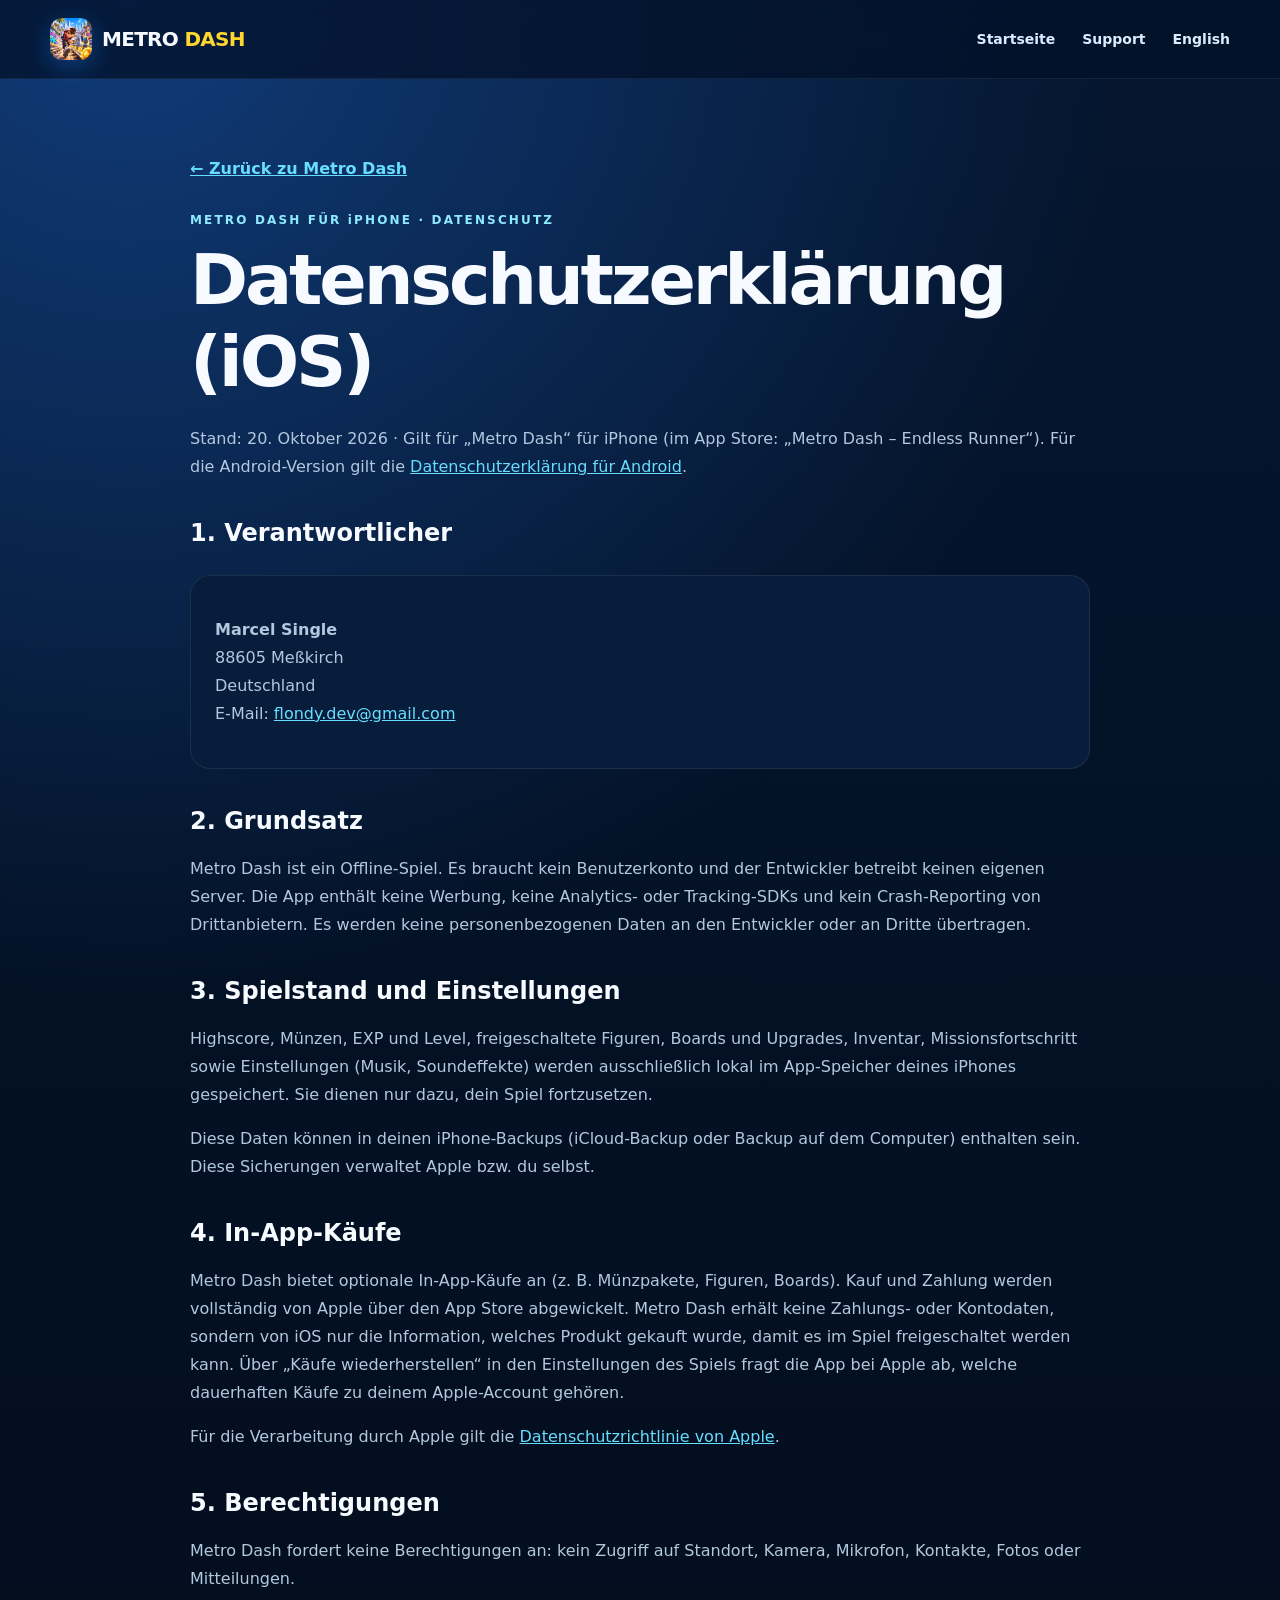
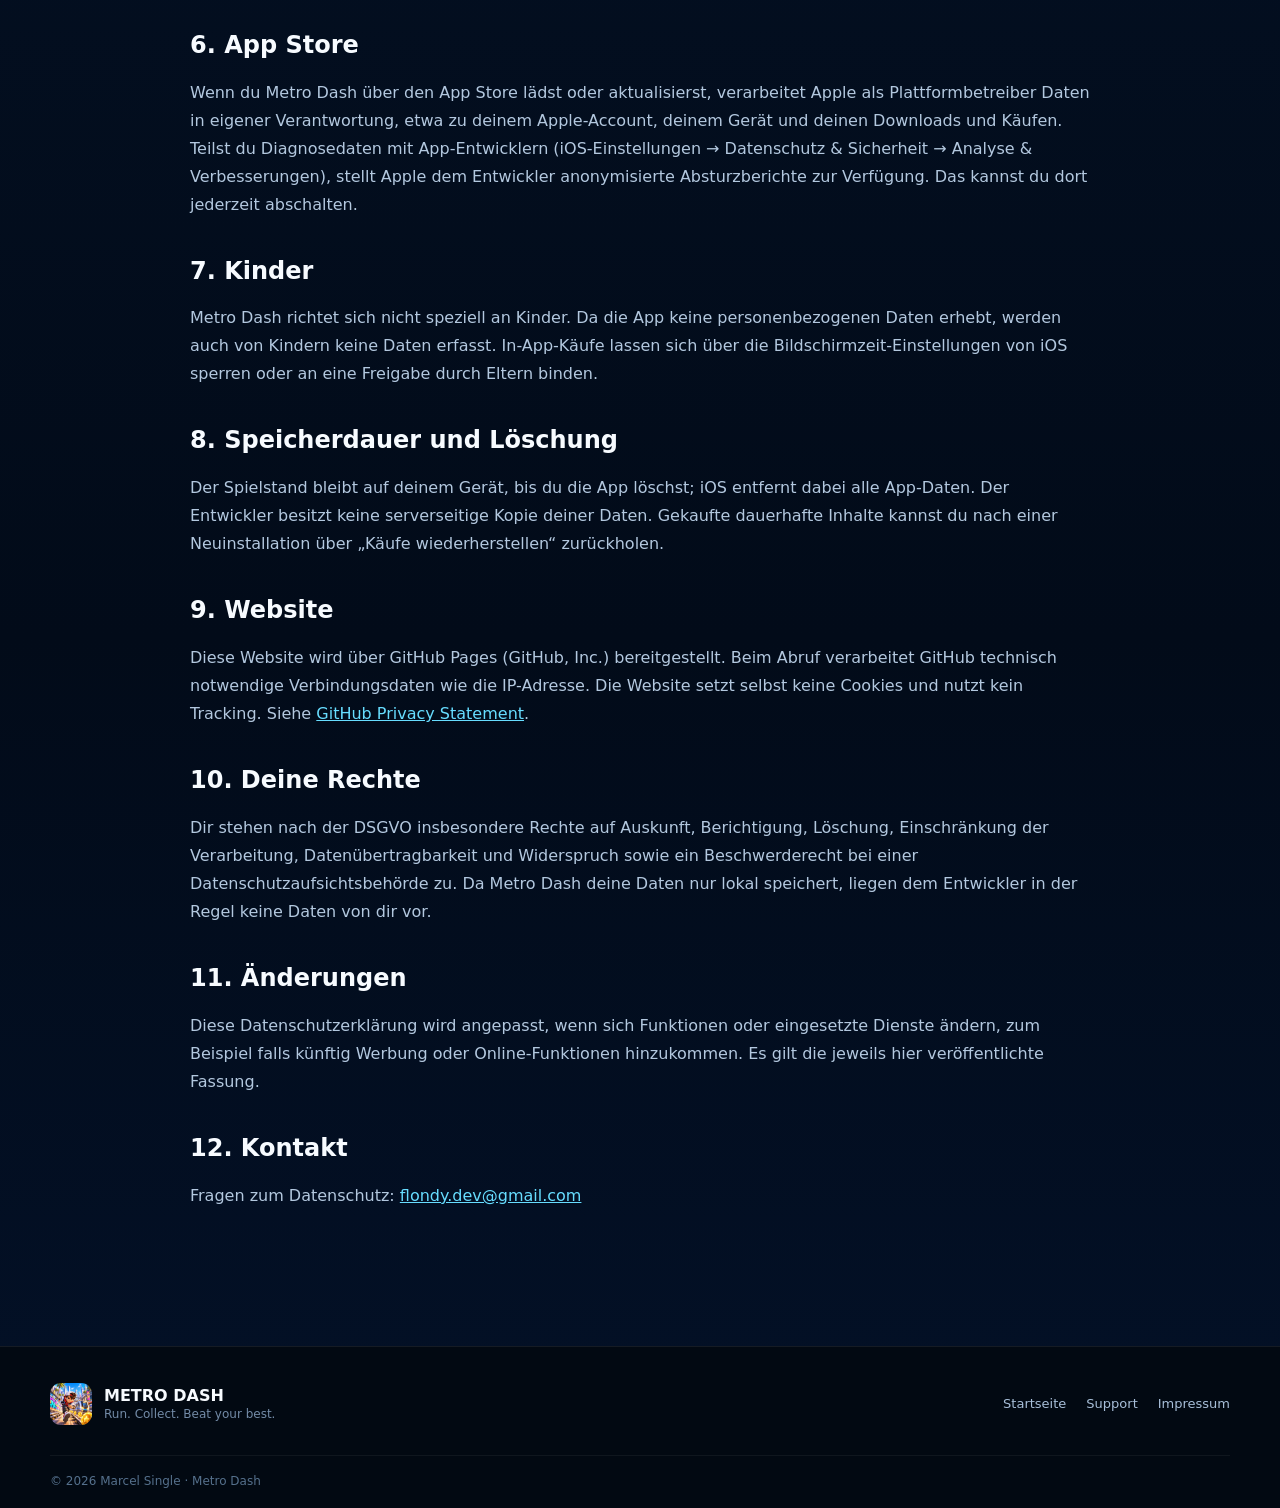
==== datenschutz-ios.html @ 6030d3d9 "iOS: Datenschutzerklaerung (DE/EN) und Support-Seite fuer den App Store Co-Authored-By: Claude Opus " ====
<!doctype html>
<html lang="de"><head><meta charset="utf-8"><meta name="viewport" content="width=device-width,initial-scale=1"><meta name="theme-color" content="#071b3a"><title>Datenschutzerklärung iOS – Metro Dash</title><link rel="icon" href="assets/favicon.png" type="image/png"><link rel="stylesheet" href="styles.css"></head>
<body><header class="nav-wrap"><nav class="nav container"><a class="brand" href="index.html"><img src="assets/favicon.png" alt="" width="42" height="42"><span>METRO <b>DASH</b></span></a><div class="nav-links"><a href="index.html">Startseite</a><a href="support.html">Support</a><a href="privacy-ios.html" lang="en">English</a></div></nav></header>
<main class="legal container">
<a class="back-link" href="index.html">← Zurück zu Metro Dash</a>
<span class="kicker" style="display:block;margin-top:35px">METRO DASH FÜR iPHONE · DATENSCHUTZ</span><h1>Datenschutzerklärung (iOS)</h1>
<p>Stand: 20. Oktober 2026 · Gilt für „Metro Dash“ für iPhone (im App Store: „Metro Dash – Endless Runner“). Für die Android-Version gilt die <a href="datenschutz.html">Datenschutzerklärung für Android</a>.</p>

<h2>1. Verantwortlicher</h2><div class="legal-card"><p><strong>Marcel Single</strong><br>88605 Meßkirch<br>Deutschland<br>E-Mail: <a href="mailto:flondy.dev@gmail.com">flondy.dev@gmail.com</a></p></div>

<h2>2. Grundsatz</h2><p>Metro Dash ist ein Offline-Spiel. Es braucht kein Benutzerkonto und der Entwickler betreibt keinen eigenen Server. Die App enthält keine Werbung, keine Analytics- oder Tracking-SDKs und kein Crash-Reporting von Drittanbietern. Es werden keine personenbezogenen Daten an den Entwickler oder an Dritte übertragen.</p>

<h2>3. Spielstand und Einstellungen</h2><p>Highscore, Münzen, EXP und Level, freigeschaltete Figuren, Boards und Upgrades, Inventar, Missionsfortschritt sowie Einstellungen (Musik, Soundeffekte) werden ausschließlich lokal im App-Speicher deines iPhones gespeichert. Sie dienen nur dazu, dein Spiel fortzusetzen.</p><p>Diese Daten können in deinen iPhone-Backups (iCloud-Backup oder Backup auf dem Computer) enthalten sein. Diese Sicherungen verwaltet Apple bzw. du selbst.</p>

<h2>4. In-App-Käufe</h2><p>Metro Dash bietet optionale In-App-Käufe an (z. B. Münzpakete, Figuren, Boards). Kauf und Zahlung werden vollständig von Apple über den App Store abgewickelt. Metro Dash erhält keine Zahlungs- oder Kontodaten, sondern von iOS nur die Information, welches Produkt gekauft wurde, damit es im Spiel freigeschaltet werden kann. Über „Käufe wiederherstellen“ in den Einstellungen des Spiels fragt die App bei Apple ab, welche dauerhaften Käufe zu deinem Apple-Account gehören.</p><p>Für die Verarbeitung durch Apple gilt die <a href="https://www.apple.com/legal/privacy/" rel="noopener noreferrer">Datenschutzrichtlinie von Apple</a>.</p>

<h2>5. Berechtigungen</h2><p>Metro Dash fordert keine Berechtigungen an: kein Zugriff auf Standort, Kamera, Mikrofon, Kontakte, Fotos oder Mitteilungen.</p>

<h2>6. App Store</h2><p>Wenn du Metro Dash über den App Store lädst oder aktualisierst, verarbeitet Apple als Plattformbetreiber Daten in eigener Verantwortung, etwa zu deinem Apple-Account, deinem Gerät und deinen Downloads und Käufen. Teilst du Diagnosedaten mit App-Entwicklern (iOS-Einstellungen → Datenschutz &amp; Sicherheit → Analyse &amp; Verbesserungen), stellt Apple dem Entwickler anonymisierte Absturzberichte zur Verfügung. Das kannst du dort jederzeit abschalten.</p>

<h2>7. Kinder</h2><p>Metro Dash richtet sich nicht speziell an Kinder. Da die App keine personenbezogenen Daten erhebt, werden auch von Kindern keine Daten erfasst. In-App-Käufe lassen sich über die Bildschirmzeit-Einstellungen von iOS sperren oder an eine Freigabe durch Eltern binden.</p>

<h2>8. Speicherdauer und Löschung</h2><p>Der Spielstand bleibt auf deinem Gerät, bis du die App löschst; iOS entfernt dabei alle App-Daten. Der Entwickler besitzt keine serverseitige Kopie deiner Daten. Gekaufte dauerhafte Inhalte kannst du nach einer Neuinstallation über „Käufe wiederherstellen“ zurückholen.</p>

<h2>9. Website</h2><p>Diese Website wird über GitHub Pages (GitHub, Inc.) bereitgestellt. Beim Abruf verarbeitet GitHub technisch notwendige Verbindungsdaten wie die IP-Adresse. Die Website setzt selbst keine Cookies und nutzt kein Tracking. Siehe <a href="https://docs.github.com/en/site-policy/privacy-policies/github-general-privacy-statement" rel="noopener noreferrer">GitHub Privacy Statement</a>.</p>

<h2>10. Deine Rechte</h2><p>Dir stehen nach der DSGVO insbesondere Rechte auf Auskunft, Berichtigung, Löschung, Einschränkung der Verarbeitung, Datenübertragbarkeit und Widerspruch sowie ein Beschwerderecht bei einer Datenschutzaufsichtsbehörde zu. Da Metro Dash deine Daten nur lokal speichert, liegen dem Entwickler in der Regel keine Daten von dir vor.</p>

<h2>11. Änderungen</h2><p>Diese Datenschutzerklärung wird angepasst, wenn sich Funktionen oder eingesetzte Dienste ändern, zum Beispiel falls künftig Werbung oder Online-Funktionen hinzukommen. Es gilt die jeweils hier veröffentlichte Fassung.</p>

<h2>12. Kontakt</h2><p>Fragen zum Datenschutz: <a href="mailto:flondy.dev@gmail.com">flondy.dev@gmail.com</a></p>
</main><footer><div class="container footer-grid"><div class="footer-brand"><img src="assets/favicon.png" alt="" width="42" height="42"><div><strong>METRO DASH</strong><span>Run. Collect. Beat your best.</span></div></div><div class="footer-links"><a href="index.html">Startseite</a><a href="support.html">Support</a><a href="impressum.html">Impressum</a></div></div><div class="container footer-bottom">© <span id="year"></span> Marcel Single · Metro Dash</div></footer><script src="script.js"></script></body></html>
---- styles.css ----
:root{
  --bg:#041228;--bg2:#071b3a;--panel:#0a2349cc;--line:#2b75c955;--text:#f7fbff;--muted:#a9c1dd;
  --cyan:#29d9ff;--blue:#1687ff;--yellow:#ffd62e;--orange:#ff9f1a;--shadow:0 24px 70px #0008;
  --radius:26px;--max:1180px;
}
*{box-sizing:border-box}html{scroll-behavior:smooth}body{margin:0;font-family:Inter,ui-sans-serif,system-ui,-apple-system,"Segoe UI",Roboto,Arial,sans-serif;color:var(--text);background:radial-gradient(circle at 10% 0%,#103b78 0,transparent 30%),linear-gradient(180deg,#05162f 0%,#020b19 72%,#031128 100%);overflow-x:hidden}
a{color:inherit;text-decoration:none}img{display:block;max-width:100%}.container{width:min(var(--max),calc(100% - 40px));margin-inline:auto}.ambient{position:fixed;width:420px;height:420px;filter:blur(90px);opacity:.14;border-radius:50%;pointer-events:none;z-index:-1}.ambient-a{background:#16c9ff;top:8%;left:-160px}.ambient-b{background:#ffcf27;bottom:12%;right:-190px}
.nav-wrap{position:sticky;top:0;z-index:50;background:#031128bf;backdrop-filter:blur(18px);border-bottom:1px solid #ffffff12}.nav{height:78px;display:flex;align-items:center;justify-content:space-between}.brand{display:flex;gap:10px;align-items:center;font-weight:900;letter-spacing:-.7px;font-size:20px}.brand img{border-radius:12px;box-shadow:0 7px 25px #1687ff55}.brand b{color:var(--yellow)}.nav-links{display:flex;gap:27px;align-items:center;color:#dcecff;font-weight:700;font-size:14px}.nav-links a:hover{color:white}.nav-cta{padding:12px 18px;border-radius:999px;background:linear-gradient(135deg,var(--blue),var(--cyan));box-shadow:0 10px 28px #1687ff45}.nav-toggle{display:none;background:none;border:0;color:#fff;font-size:26px}
.hero{min-height:760px;padding:86px 0 60px;display:grid;grid-template-columns:1.02fr .98fr;gap:50px;align-items:center}.eyebrow,.kicker{font-size:12px;letter-spacing:.18em;font-weight:900;color:#8feaff}.eyebrow{display:inline-flex;align-items:center;gap:9px;padding:8px 12px;border:1px solid #55dff644;border-radius:999px;background:#0d325866}.pulse{width:8px;height:8px;border-radius:50%;background:#49ff9f;box-shadow:0 0 0 7px #49ff9f14}.hero h1,.section-head h2,.download h2,.power-copy h2{font-size:clamp(48px,6.7vw,86px);line-height:.95;letter-spacing:-.055em;margin:20px 0}.hero h1 span,.section-head h2 span,.download h2 span,.power-copy h2 span{background:linear-gradient(100deg,#fff1a8,var(--yellow),#ffad16);-webkit-background-clip:text;background-clip:text;color:transparent}.hero p{font-size:19px;line-height:1.65;color:var(--muted);max-width:620px}.hero-actions{display:flex;gap:12px;margin:30px 0 22px;flex-wrap:wrap}.btn{display:inline-flex;align-items:center;justify-content:center;padding:15px 20px;border-radius:14px;font-weight:900}.btn-primary{background:linear-gradient(135deg,#087dff,#25d8ff);box-shadow:0 15px 35px #0788ff50}.btn-primary:hover{transform:translateY(-2px)}.btn-ghost{border:1px solid #ffffff2f;background:#ffffff09}.hero-points{display:flex;gap:17px;flex-wrap:wrap;color:#cde2f7;font-size:13px;font-weight:700}.hero-visual{position:relative;height:650px;display:grid;place-items:center}.phone{position:relative;width:min(345px,78vw);aspect-ratio:9/16;border-radius:46px;padding:10px;background:linear-gradient(145deg,#dbe9f5,#2a486a 35%,#050b13 52%,#7ea0c5);box-shadow:0 50px 110px #000a,0 0 90px #1687ff33;transform:rotate(5deg);z-index:2}.phone:before{content:"";position:absolute;z-index:4;top:15px;left:50%;transform:translateX(-50%);width:92px;height:24px;border-radius:0 0 18px 18px;background:#07101c}.phone img{width:100%;height:100%;object-fit:cover;border-radius:38px}.phone-shine{position:absolute;inset:10px;border-radius:38px;background:linear-gradient(120deg,#fff0 25%,#ffffff1e 45%,#fff0 65%);pointer-events:none}.phone-glow{position:absolute;width:430px;height:430px;background:#118eff66;filter:blur(80px);border-radius:50%}.floating-icon{position:absolute;width:125px;border-radius:28px;right:0;bottom:85px;z-index:3;box-shadow:0 25px 55px #0008;transform:rotate(-8deg)}
.trust-strip{border-top:1px solid #ffffff12;border-bottom:1px solid #ffffff12;background:#061b36aa}.trust-grid{display:grid;grid-template-columns:repeat(4,1fr);padding:28px 0}.trust-grid div{text-align:center;border-right:1px solid #ffffff12}.trust-grid div:last-child{border:0}.trust-grid strong{display:block;font-size:28px;color:#fff}.trust-grid span{color:#8daac9;font-size:12px;text-transform:uppercase;letter-spacing:.12em}
.showcase{padding:120px 0 40px}.section-head{max-width:780px}.section-head.centered{text-align:center;margin:0 auto 48px}.section-head h2,.download h2,.power-copy h2{font-size:clamp(38px,5vw,65px)}.section-head p{color:var(--muted);font-size:17px;line-height:1.7}.wide-card{position:relative;margin-top:48px;border:1px solid #ffffff17;border-radius:30px;overflow:hidden;box-shadow:var(--shadow);background:#071b3a}.wide-card img{width:100%;aspect-ratio:1024/500;object-fit:cover}.wide-card:after{content:"";position:absolute;inset:0;background:linear-gradient(90deg,#03122980,transparent 50%,#00102720)}.wide-overlay{position:absolute;left:35px;bottom:30px;z-index:3}.wide-overlay span{font-weight:900;color:var(--yellow);font-size:12px;letter-spacing:.18em}.wide-overlay h3{font-size:28px;margin:7px 0 0;text-shadow:0 4px 20px #000}
.features{padding:90px 0;display:grid;grid-template-columns:repeat(4,1fr);gap:18px}.feature-card{background:linear-gradient(180deg,#0b2950d9,#07182fd9);border:1px solid #ffffff17;padding:28px;border-radius:22px;box-shadow:0 16px 50px #0003;min-height:245px}.feature-card:hover{transform:translateY(-5px);border-color:#2bbde866}.feature-icon{width:52px;height:52px;display:grid;place-items:center;border-radius:15px;background:linear-gradient(135deg,#127fff,#25d8ff);font-size:25px;box-shadow:0 12px 30px #1687ff46}.feature-card h3{font-size:20px;margin:22px 0 10px}.feature-card p{color:var(--muted);line-height:1.65;margin:0;font-size:14px}
.screens-section{padding:110px 0;background:linear-gradient(180deg,#071a3400,#08244c99 45%,#071a3400);border-top:1px solid #ffffff0d;border-bottom:1px solid #ffffff0d}.shots{display:grid;grid-template-columns:repeat(6,1fr);gap:16px;align-items:end}.shot{margin:0;position:relative;border-radius:22px;overflow:hidden;border:1px solid #ffffff1c;background:#07182f;box-shadow:0 22px 55px #0006;transition:.25s}.shot:nth-child(even){transform:translateY(25px)}.shot:hover{transform:translateY(-8px) scale(1.02);z-index:4}.shot img{width:100%;aspect-ratio:9/16;object-fit:cover}.shot figcaption{position:absolute;left:0;right:0;bottom:0;padding:50px 13px 15px;background:linear-gradient(transparent,#021229e8);font-weight:800;font-size:12px}
.power-section{padding:130px 0;display:grid;grid-template-columns:1fr .72fr;gap:80px;align-items:center}.power-copy p{color:var(--muted);font-size:17px;line-height:1.75}.check-list{list-style:none;padding:0;display:grid;grid-template-columns:1fr 1fr;gap:12px}.check-list li{padding:13px 14px;background:#0a2349;border:1px solid #ffffff15;border-radius:13px;font-weight:800}.check-list li:before{content:"✓";margin-right:9px;color:#4cffa6}.power-image{justify-self:center;width:min(390px,90%);border-radius:30px;padding:8px;background:linear-gradient(140deg,#53dcff,#075baf 50%,#ffd62e);box-shadow:var(--shadow)}.power-image img{border-radius:23px}
.download{padding:70px 0 120px}.download-card{position:relative;overflow:hidden;display:grid;grid-template-columns:200px 1fr;gap:40px;align-items:center;padding:50px;border-radius:32px;background:radial-gradient(circle at 10% 50%,#0e75d977,transparent 28%),linear-gradient(135deg,#0b2c59,#07172e);border:1px solid #55c9ff35;box-shadow:0 30px 80px #0006}.download-card:after{content:"";position:absolute;width:300px;height:300px;border-radius:50%;background:#ffd62e22;filter:blur(70px);right:-60px;top:-90px}.download-icon{width:180px;border-radius:37px;box-shadow:0 28px 65px #0008;position:relative;z-index:2}.download h2{margin:10px 0 14px}.download p{color:var(--muted);line-height:1.65}.store-row{display:flex;align-items:center;gap:18px;flex-wrap:wrap}.store-btn{display:flex;align-items:center;gap:12px;padding:10px 18px;border-radius:12px;background:#050505;border:1px solid #ffffff30;min-width:190px}.store-btn>span:first-child{font-size:25px;color:#56d5ff}.store-btn small{display:block;font-size:9px;color:#ddd}.store-btn strong{display:block;font-size:20px}.coming{color:#9db3cd;font-size:12px}
.faq{padding:50px 0 120px;max-width:900px}.faq-list details{background:#071d3b;border:1px solid #ffffff13;border-radius:16px;padding:0 20px;margin-bottom:12px}.faq-list summary{cursor:pointer;font-weight:850;padding:20px 0;list-style:none}.faq-list summary:after{content:"+";float:right;color:#5ee2ff;font-size:22px}.faq-list details[open] summary:after{content:"–"}.faq-list p{color:var(--muted);line-height:1.7;margin:0 0 20px}
footer{border-top:1px solid #ffffff13;background:#020912;padding:36px 0 20px}.footer-grid{display:flex;align-items:center;justify-content:space-between;gap:30px}.footer-brand{display:flex;align-items:center;gap:12px}.footer-brand img{border-radius:11px}.footer-brand strong,.footer-brand span{display:block}.footer-brand span{font-size:12px;color:#738ba7;margin-top:2px}.footer-links{display:flex;gap:20px;color:#a8bfd9;font-size:13px}.footer-links a:hover{color:#fff}.footer-bottom{border-top:1px solid #ffffff0d;margin-top:30px;padding-top:18px;color:#55708c;font-size:12px}
.reveal{opacity:0;transform:translateY(22px);transition:opacity .7s ease,transform .7s ease}.reveal.visible{opacity:1;transform:none}.delay-1{transition-delay:.1s}.delay-2{transition-delay:.2s}
.legal{padding:80px 0 120px;max-width:900px}.legal h1{font-size:clamp(42px,6vw,70px);letter-spacing:-.045em;margin:12px 0 22px}.legal h2{margin-top:38px;font-size:24px}.legal p,.legal li{color:#b3c8df;line-height:1.75}.legal a{color:#67ddff;text-decoration:underline}.legal-card{background:#071d3b;border:1px solid #ffffff14;border-radius:20px;padding:24px;margin:28px 0}.placeholder{color:#ffd62e;font-weight:800}.note{background:#3b2d0b;border:1px solid #ffd62e55;border-radius:14px;padding:15px 18px;color:#ffe58a!important}.back-link{display:inline-flex;gap:8px;align-items:center;color:#8eeaff;font-weight:800}
@media(max-width:980px){.hero{grid-template-columns:1fr;min-height:auto;padding-top:65px}.hero-copy{text-align:center}.hero-copy p{margin-inline:auto}.hero-actions,.hero-points{justify-content:center}.hero-visual{height:610px}.features{grid-template-columns:1fr 1fr}.shots{grid-template-columns:repeat(3,1fr)}.power-section{grid-template-columns:1fr 1fr;gap:35px}.download-card{grid-template-columns:150px 1fr}.download-icon{width:140px}}
@media(max-width:720px){.container{width:min(var(--max),calc(100% - 28px))}.nav{height:68px}.nav-toggle{display:block}.nav-links{display:none;position:absolute;top:68px;left:14px;right:14px;padding:15px;flex-direction:column;align-items:stretch;background:#06152bf5;border:1px solid #ffffff17;border-radius:16px;box-shadow:0 20px 45px #0008}.nav-links.open{display:flex}.nav-links a{padding:9px}.hero{padding-top:52px}.hero h1{font-size:52px}.hero-visual{height:560px}.phone{width:300px}.floating-icon{width:95px;right:3%}.trust-grid{grid-template-columns:1fr 1fr;row-gap:22px}.trust-grid div:nth-child(2){border-right:0}.features{grid-template-columns:1fr}.shots{grid-template-columns:repeat(2,1fr);gap:12px}.shot:nth-child(even){transform:none}.power-section{grid-template-columns:1fr;padding:100px 0}.power-copy{text-align:center}.check-list{text-align:left}.download-card{grid-template-columns:1fr;text-align:center;padding:34px 24px}.download-icon{margin:auto}.store-row{justify-content:center}.footer-grid{flex-direction:column;align-items:flex-start}.footer-links{flex-wrap:wrap}}
@media(max-width:460px){.hero h1{font-size:43px}.hero p{font-size:16px}.hero-visual{height:510px}.phone{width:275px}.shots{grid-template-columns:1fr 1fr}.section-head h2,.download h2,.power-copy h2{font-size:39px}.check-list{grid-template-columns:1fr}.wide-overlay{left:20px;bottom:18px}.wide-overlay h3{font-size:20px}.showcase{padding-top:85px}.screens-section{padding:85px 0}.trust-grid strong{font-size:24px}}
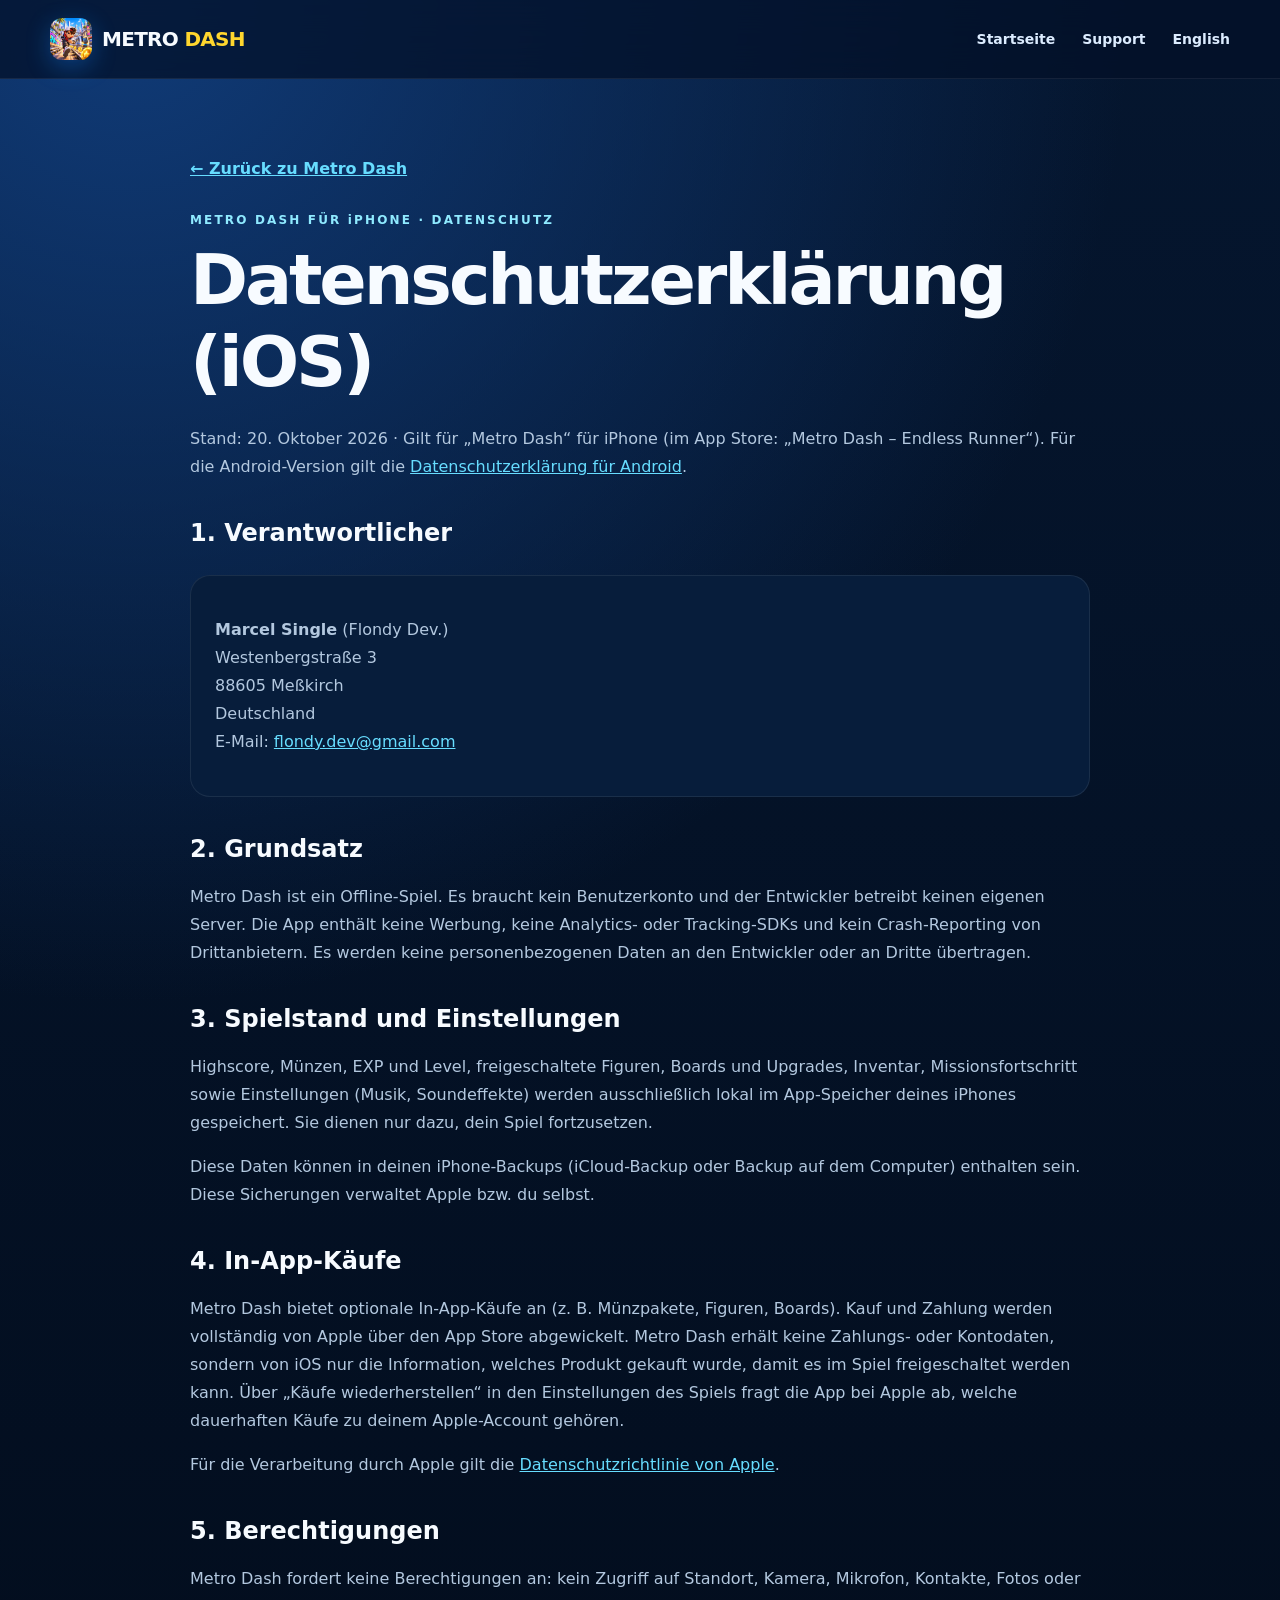
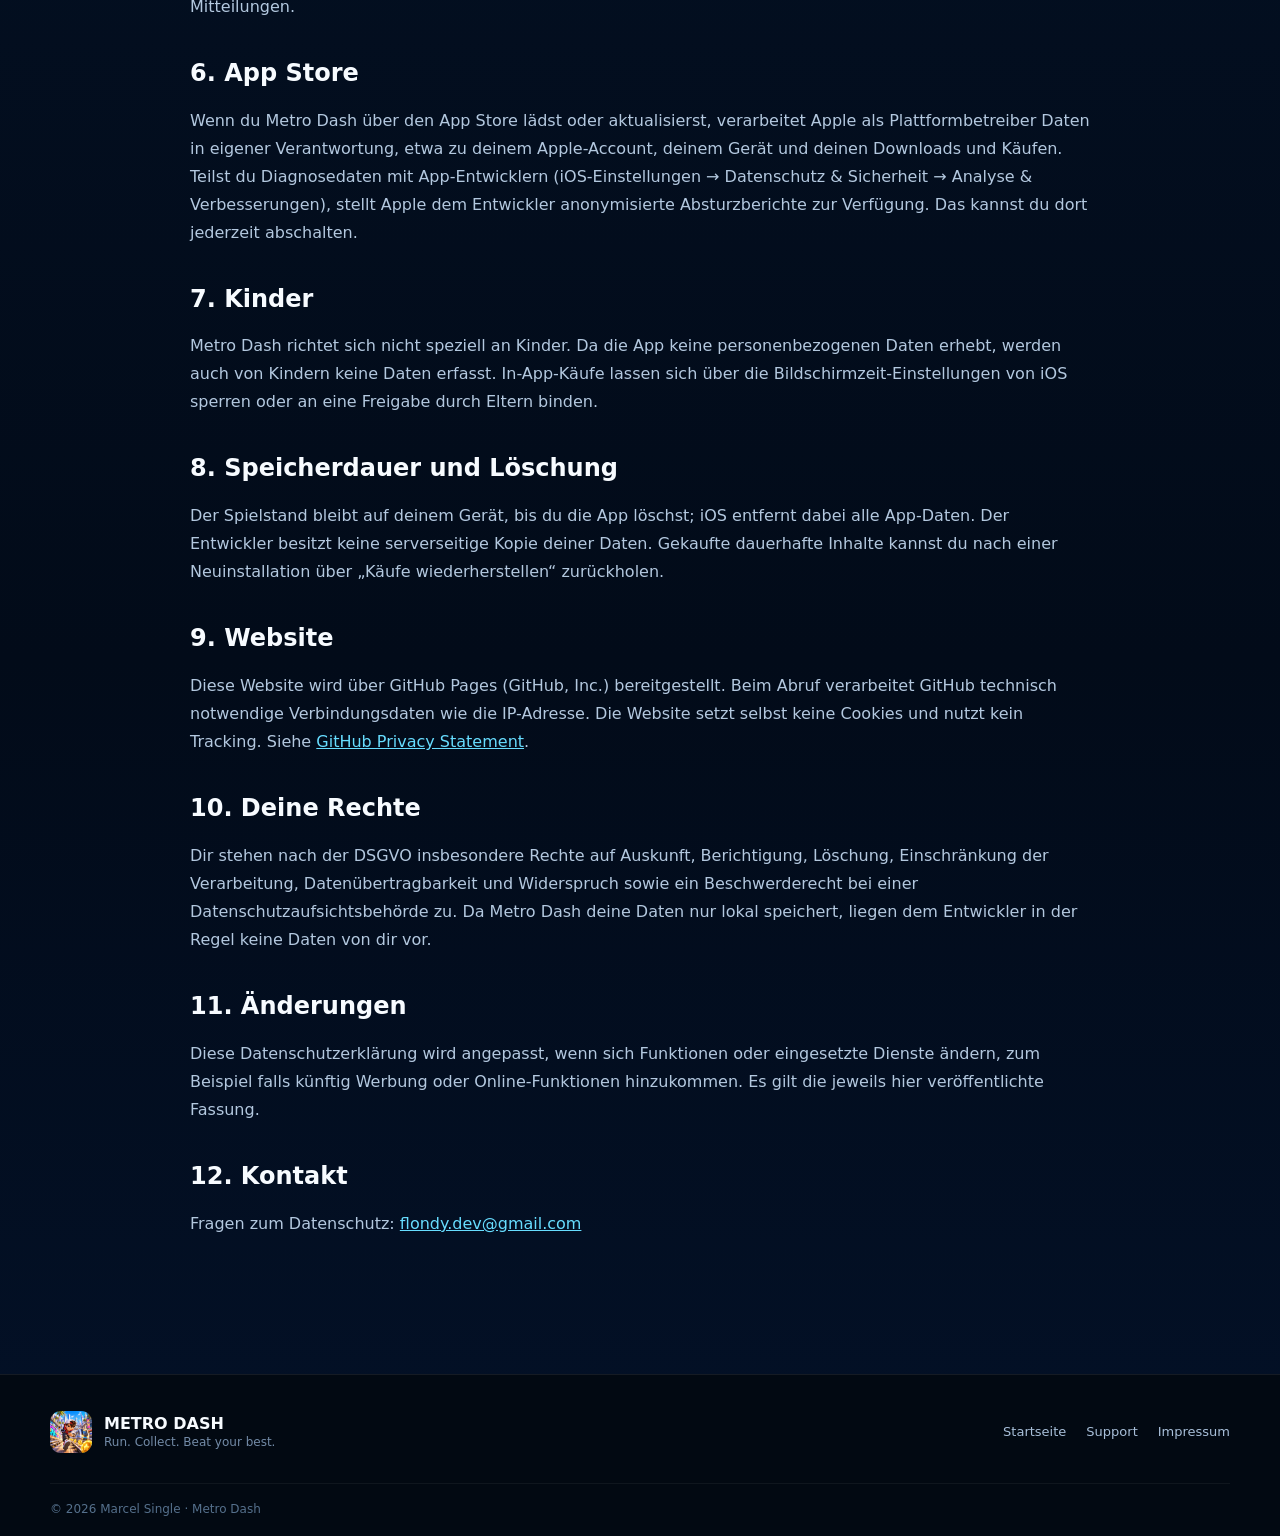
==== commit 52cfdfe0: "Impressum/Datenschutz: vollständiger Name und Anschrift Marcel Single (Flondy Dev.), Westenbergstraß" ====
--- a/datenschutz-ios.html
+++ b/datenschutz-ios.html
@@ -6,7 +6,7 @@
 <span class="kicker" style="display:block;margin-top:35px">METRO DASH FÜR iPHONE · DATENSCHUTZ</span><h1>Datenschutzerklärung (iOS)</h1>
 <p>Stand: 20. Oktober 2026 · Gilt für „Metro Dash“ für iPhone (im App Store: „Metro Dash – Endless Runner“). Für die Android-Version gilt die <a href="datenschutz.html">Datenschutzerklärung für Android</a>.</p>
 
-<h2>1. Verantwortlicher</h2><div class="legal-card"><p><strong>Marcel Single</strong><br>88605 Meßkirch<br>Deutschland<br>E-Mail: <a href="mailto:flondy.dev@gmail.com">flondy.dev@gmail.com</a></p></div>
+<h2>1. Verantwortlicher</h2><div class="legal-card"><p><strong>Marcel Single</strong> (Flondy Dev.)<br>Westenbergstraße 3<br>88605 Meßkirch<br>Deutschland<br>E-Mail: <a href="mailto:flondy.dev@gmail.com">flondy.dev@gmail.com</a></p></div>
 
 <h2>2. Grundsatz</h2><p>Metro Dash ist ein Offline-Spiel. Es braucht kein Benutzerkonto und der Entwickler betreibt keinen eigenen Server. Die App enthält keine Werbung, keine Analytics- oder Tracking-SDKs und kein Crash-Reporting von Drittanbietern. Es werden keine personenbezogenen Daten an den Entwickler oder an Dritte übertragen.</p>
 
